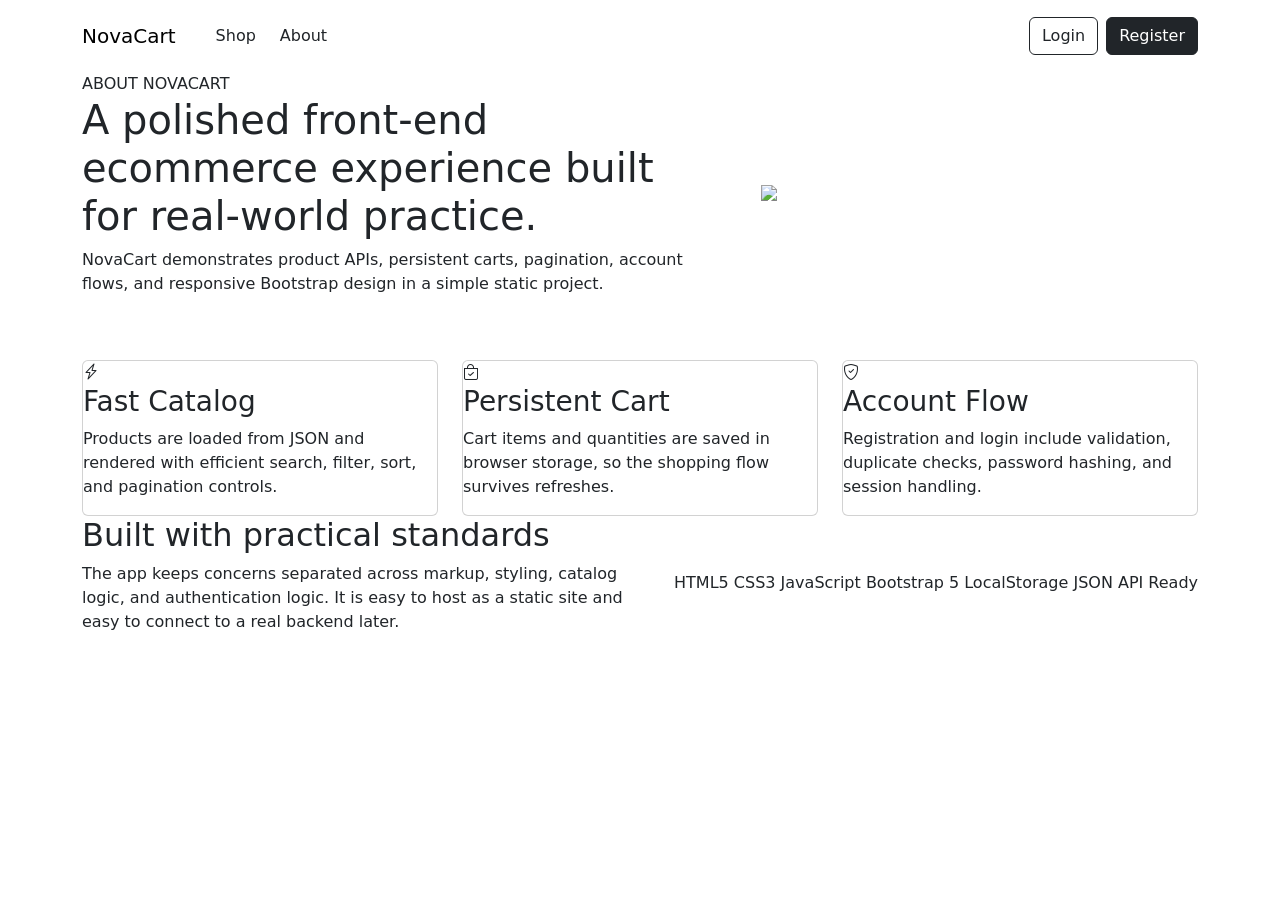
==== About.html @ e9c74719 "Add files via upload" ====
<!DOCTYPE html>
<html lang="en">
<head>
  <meta charset="UTF-8">
  <meta name="viewport" content="width=device-width, initial-scale=1.0">

  <title>About NovaCart</title>

  <!-- Bootstrap -->
  <link
    href="https://cdn.jsdelivr.net/npm/bootstrap@5.3.3/dist/css/bootstrap.min.css" rel="stylesheet">

  <!-- Bootstrap Icons -->
  <link rel="stylesheet" href="https://cdn.jsdelivr.net/npm/bootstrap-icons@1.11.3/font/bootstrap-icons.min.css">
   <link rel="stylesheet" href="../CSS/About.css">

</head>
<body>

  <!-- NAVBAR -->

  <nav class="navbar navbar-expand-lg py-3">
    <div class="container">
      <a class="navbar-brand brand" href="#"> NovaCart</a>

      <div class="d-flex gap-4 ms-4">
        <a href="index.html" class="text-dark text-decoration-none"> Shop</a>
        <a href="about.html" class="text-dark text-decoration-none">About</a>
      </div>

      <div class="ms-auto d-flex gap-2">
      <button class="btn btn-outline-dark" onclick="window.location.href='login.html'">Login</button>
      <button class="btn btn-dark" onclick="window.location.href='register.html'">Register</button>
    </div>
    </div>
  </nav>

  <!-- HERO -->

  <section class="about-hero">
    <div class="container">
      <div class="row align-items-center g-5">
        <div class="col-lg-7">
          <div class="hero-tag"> ABOUT NOVACART</div>

          <h1>A polished front-end ecommerce experience built for real-world practice.</h1>

          <p>NovaCart demonstrates product APIs, persistent carts, pagination, account flows, and responsive Bootstrap design in a simple static project.</p>
        </div>

        <div class="col-lg-5">
          <img src="https://s3.ap-south-1.amazonaws.com/novojuris/image/1585821736427_Credit.jpg" class="hero-image">
        </div>
      </div>
    </div>
  </section>

  <!-- FEATURES -->
  <section class="py-5">
    <div class="container">
      <div class="row g-4">

        <!-- CARD -->
        <div class="col-lg-4">
          <div class="card feature-card">
            <div class="feature-icon">
              <i class="bi bi-lightning-charge"></i>
            </div>

            <h3>Fast Catalog</h3>
            <p> Products are loaded from JSON and rendered with efficient search, filter, sort, and pagination controls.</p>

          </div>
        </div>

        <!-- CARD -->
        <div class="col-lg-4">
          <div class="card feature-card">
            <div class="feature-icon">
              <i class="bi bi-bag-check"></i>
            </div>

            <h3>Persistent Cart</h3>

            <p>Cart items and quantities are saved in browser storage, so the shopping flow survives refreshes.</p>
          </div>
        </div>

        <!-- CARD -->
        <div class="col-lg-4">
          <div class="card feature-card">
            <div class="feature-icon"><i class="bi bi-shield-check"></i>
            </div>

            <h3>Account Flow</h3>
            <p> Registration and login include validation, duplicate checks, password hashing, and session handling.</p>
          </div>
        </div>
      </div>

      <!-- STACK SECTION -->

      <div class="stack-section">
        <div class="row align-items-center">
          <div class="col-lg-6">
            <h2> Built with practical standards</h2>

            <p>The app keeps concerns separated across markup, styling, catalog logic, and authentication logic.
                 It is easy to host as a static site and easy to connect to a real backend later.</p>
          </div>

          <div class="col-lg-6 text-lg-end">

            <span class="tech-badge">HTML5</span>
            <span class="tech-badge">CSS3</span>
            <span class="tech-badge">JavaScript</span>
            <span class="tech-badge">Bootstrap 5</span>
            <span class="tech-badge">LocalStorage</span>
            <span class="tech-badge">JSON API Ready</span>

          </div>
        </div>
      </div>
    </div>
  </section>
</body>
</html>
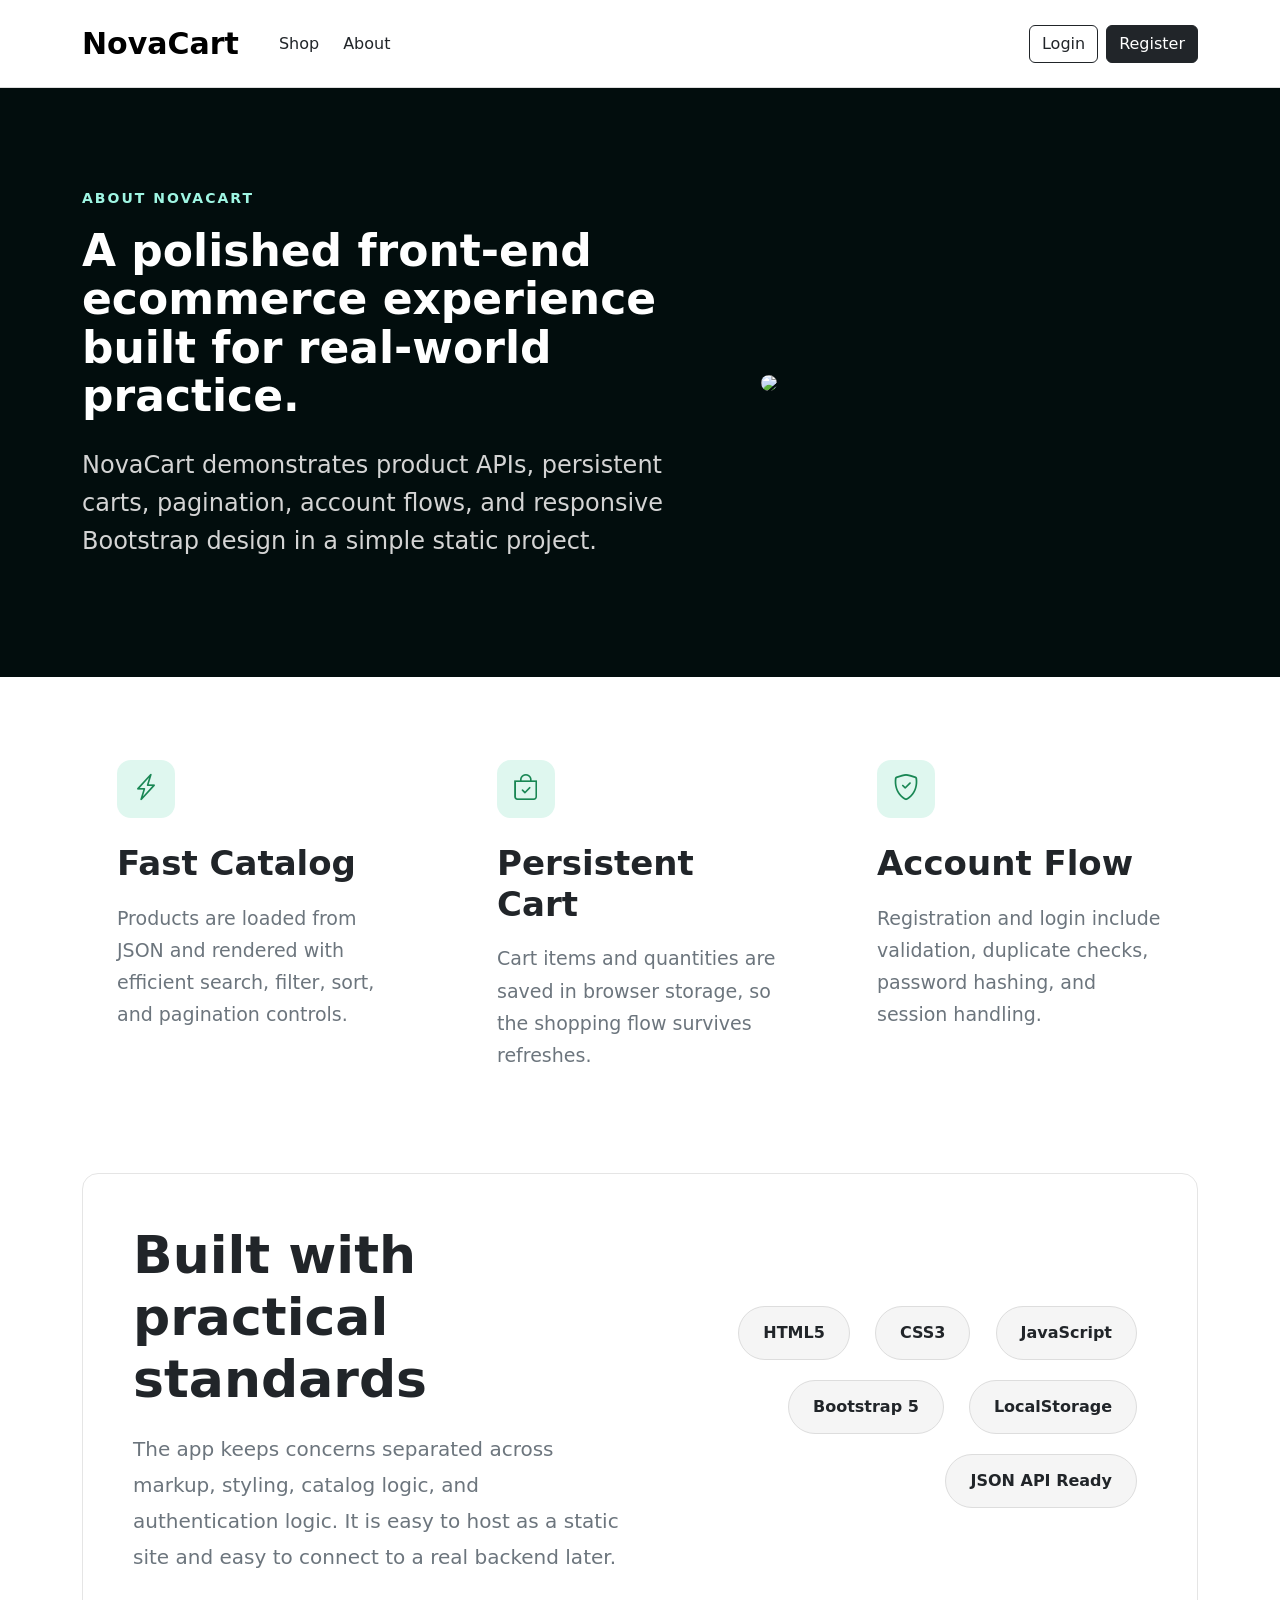
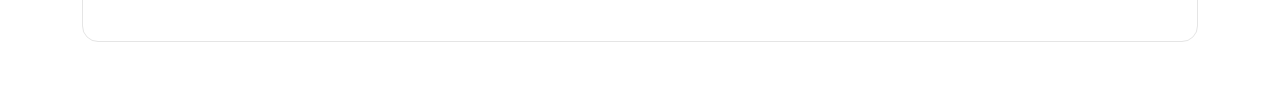
==== commit 01ad1980: "Update About.html" ====
--- a/About.html
+++ b/About.html
@@ -12,7 +12,7 @@
 
   <!-- Bootstrap Icons -->
   <link rel="stylesheet" href="https://cdn.jsdelivr.net/npm/bootstrap-icons@1.11.3/font/bootstrap-icons.min.css">
-   <link rel="stylesheet" href="../CSS/About.css">
+   <link rel="stylesheet" href="About.css">
 
 </head>
 <body>
@@ -124,4 +124,4 @@
     </div>
   </section>
 </body>
-</html>+</html>
--- a/About.css
+++ b/About.css
@@ -0,0 +1,154 @@
+ .body{
+      background:#f5f5f5;
+      font-family:Arial, Helvetica, sans-serif;
+    }
+
+    /* NAVBAR */
+
+    .navbar{
+      background:#fff;
+      border-bottom:1px solid #ddd;
+    }
+
+    .brand{
+      font-size:30px;
+      font-weight:700;
+    }
+
+    /* HERO */
+
+    .about-hero{
+      background:#020d0d;
+      padding:100px 0;
+    }
+
+    .hero-tag{
+      color:#9ff6e3;
+      letter-spacing:2px;
+      font-size:14px;
+      font-weight:700;
+      margin-bottom:18px;
+    }
+
+    .about-hero h1{
+      color:#fff;
+      font-size:44px;
+      line-height:1.1;
+      font-weight:700;
+      margin-bottom:25px;
+      align-items: center;
+    }
+
+    .about-hero p{
+      color:#d4d4d4;
+      font-size:24px;
+      line-height:1.6;
+    }
+
+    .hero-image{
+      width:90%;
+      border-radius:14px;
+      object-fit:cover;
+      align-items: center;
+    }
+
+    /* FEATURE CARDS */
+
+    .feature-card{
+      border:none;
+      border-radius:14px;
+      padding:35px;
+      height:100%;
+      transition:0.3s;
+    }
+
+    .feature-card:hover{
+      transform:translateY(-5px);
+      box-shadow:0 12px 24px rgba(0,0,0,0.08);
+    }
+
+    .feature-icon{
+      width:58px;
+      height:58px;
+      border-radius:14px;
+      background:#dff7ef;
+      color:#198754;
+
+      display:flex;
+      align-items:center;
+      justify-content:center;
+
+      font-size:26px;
+      margin-bottom:25px;
+    }
+
+    .feature-card h3{
+      font-size:34px;
+      font-weight:700;
+      margin-bottom:18px;
+    }
+
+    .feature-card p{
+      color:#6c757d;
+      font-size:19px;
+      line-height:1.7;
+    }
+
+    /* STACK SECTION */
+
+    .stack-section{
+      background:#fff;
+      border-radius:16px;
+      padding:50px;
+      margin-top:50px;
+      border:1px solid #e5e5e5;
+    }
+
+    .stack-section h2{
+      font-size:52px;
+      font-weight:700;
+      margin-bottom:20px;
+    }
+
+    .stack-section p{
+      color:#6c757d;
+      font-size:20px;
+      line-height:1.8;
+    }
+
+    .tech-badge{
+      padding:14px 24px;
+      border-radius:40px;
+      background:#f5f5f5;
+      border:1px solid #ddd;
+      font-weight:600;
+      margin:10px;
+      display:inline-block;
+    }
+
+    @media(max-width:991px){
+
+      .about-hero{
+        text-align:center;
+      }
+
+      .about-hero h1{
+        font-size:44px;
+      }
+
+      .about-hero p{
+        font-size:18px;
+      }
+
+      .hero-image{
+        margin-top:40px;
+      }
+
+      .stack-section{
+        padding:35px 25px;
+      }
+
+      .stack-section h2{
+        font-size:36px;
+      }
+    }
